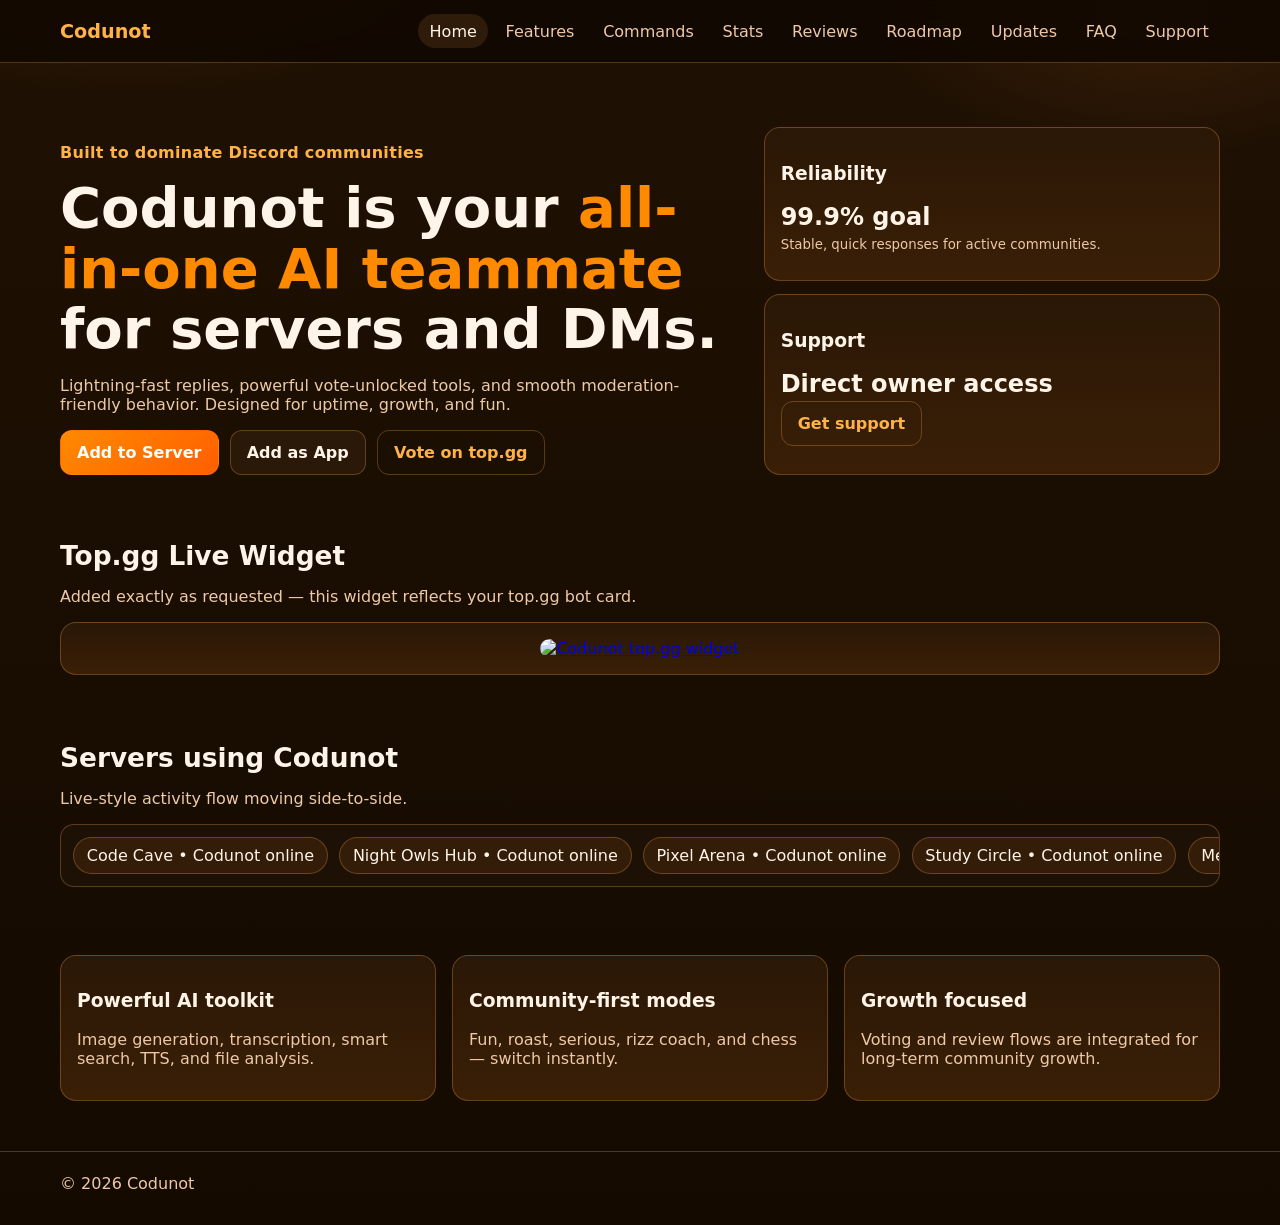
==== website/index.html @ 809e0d8e "Merge pull request #38 from MaggiCoder16/codex/create-website-for-bot-with-key-features Add top.gg w" ====
<!doctype html>
<html lang="en">
<head>
  <meta charset="UTF-8" />
  <meta name="viewport" content="width=device-width, initial-scale=1.0" />
  <title>Codunot — Next-Gen Discord AI</title>
  <meta name="description" content="Official Codunot website with invites, top.gg widget, live-style server activity, features, reviews, and support." />
  <link rel="stylesheet" href="styles.css" />
</head>
<body>
  <header class="nav-wrap">
    <nav class="nav container">
      <a class="brand" href="index.html">Codunot</a>
      <div class="links">
        <a class="active" href="index.html">Home</a>
        <a href="features.html">Features</a>
        <a href="commands.html">Commands</a>
        <a href="stats.html">Stats</a>
        <a href="reviews.html">Reviews</a>
        <a href="roadmap.html">Roadmap</a>
        <a href="changelog.html">Updates</a>
        <a href="faq.html">FAQ</a>
        <a href="support.html">Support</a>
      </div>
    </nav>
  </header>

  <main>
    <section class="hero container">
      <div>
        <p class="eyebrow">Built to dominate Discord communities</p>
        <h1>Codunot is your <span class="span-accent">all-in-one AI teammate</span> for servers and DMs.</h1>
        <p class="lead">Lightning-fast replies, powerful vote-unlocked tools, and smooth moderation-friendly behavior. Designed for uptime, growth, and fun.</p>
        <div class="cta-row">
          <a class="btn primary" href="https://discord.com/oauth2/authorize?client_id=1435987186502733878&permissions=277025643520&integration_type=0&scope=applications.commands+bot" target="_blank" rel="noopener">Add to Server</a>
          <a class="btn secondary" href="https://discord.com/oauth2/authorize?client_id=1435987186502733878&integration_type=1&scope=applications.commands" target="_blank" rel="noopener">Add as App</a>
          <a class="btn ghost" href="https://top.gg/bot/1435987186502733878/vote" target="_blank" rel="noopener">Vote on top.gg</a>
        </div>
      </div>
      <div class="hero-right">
        <article class="stat">
          <h3>Reliability</h3>
          <p>99.9% goal</p>
          <small class="muted">Stable, quick responses for active communities.</small>
        </article>
        <article class="stat">
          <h3>Support</h3>
          <p>Direct owner access</p>
          <a class="btn ghost" href="support.html">Get support</a>
        </article>
      </div>
    </section>

    <section class="container section">
      <h2>Top.gg Live Widget</h2>
      <p class="muted">Added exactly as requested — this widget reflects your top.gg bot card.</p>
      <div class="card widget-card">
        <a href="https://top.gg/bot/1435987186502733878" target="_blank" rel="noopener">
          <img src="https://top.gg/api/widget/1435987186502733878.svg" alt="Codunot top.gg widget" class="topgg-widget" />
        </a>
      </div>
    </section>

    <section class="container section">
      <h2>Servers using Codunot</h2>
      <p class="muted">Live-style activity flow moving side-to-side.</p>
      <div class="server-ticker"><div class="track" id="server-track"></div></div>
    </section>

    <section class="container section grid-3">
      <article class="tile"><h3>Powerful AI toolkit</h3><p class="muted">Image generation, transcription, smart search, TTS, and file analysis.</p></article>
      <article class="tile"><h3>Community-first modes</h3><p class="muted">Fun, roast, serious, rizz coach, and chess — switch instantly.</p></article>
      <article class="tile"><h3>Growth focused</h3><p class="muted">Voting and review flows are integrated for long-term community growth.</p></article>
    </section>
  </main>

  <footer class="footer"><div class="container">© <span id="year"></span> Codunot</div></footer>
  <script src="script.js"></script>
</body>
</html>
---- website/styles.css ----
:root {
  --bg-0: #140a00;
  --bg-1: #1f1103;
  --bg-2: #2d1703;
  --card: #2a1706;
  --card-2: #3a1f06;
  --text: #fff4e8;
  --muted: #eec9a8;
  --accent: #ff8a00;
  --accent-2: #ffb347;
  --line: rgba(255, 172, 77, 0.28);
  --ok: #8dff8d;
}
*{box-sizing:border-box}
html,body{margin:0;padding:0}
body{
  font-family: Inter, ui-sans-serif, system-ui, -apple-system, Segoe UI, Roboto, Arial;
  color:var(--text);
  background:
   radial-gradient(60rem 30rem at 10% -10%, #4a2909 0%, transparent 45%),
   radial-gradient(40rem 22rem at 90% 0%, #3a1e08 0%, transparent 45%),
   linear-gradient(180deg,var(--bg-1),var(--bg-0));
}
.container{width:min(1160px,92%);margin:auto}
.nav-wrap{position:sticky;top:0;z-index:20;background:rgba(16,8,2,.85);backdrop-filter: blur(10px);border-bottom:1px solid var(--line)}
.nav{display:flex;align-items:center;justify-content:space-between;padding:.9rem 0;gap:1rem}
.brand{font-weight:900;color:var(--accent-2);text-decoration:none;font-size:1.2rem}
.links{display:flex;flex-wrap:wrap;gap:.4rem}
.links a{color:var(--muted);text-decoration:none;padding:.45rem .7rem;border-radius:999px}
.links a:hover,.links .active{color:var(--text);background:#2e1b09}
.hero{display:grid;grid-template-columns:1.2fr .8fr;gap:1.2rem;padding:4rem 0 2rem}
.eyebrow{color:var(--accent-2);font-weight:700;letter-spacing:.02em}
h1{font-size:clamp(2rem,4.6vw,3.5rem);line-height:1.08;margin:.35rem 0 .8rem}
.lead{color:var(--muted);max-width:66ch}
.span-accent{color:var(--accent)}
.cta-row{display:flex;flex-wrap:wrap;gap:.7rem;margin-top:1rem}
.btn{display:inline-block;text-decoration:none;border-radius:12px;font-weight:800;padding:.75rem 1rem;border:1px solid transparent}
.btn.primary{background:linear-gradient(140deg,var(--accent),#ff5e00);color:#fff}
.btn.secondary{border-color:var(--line);color:var(--text);background:#2a1808}
.btn.ghost{border-color:var(--line);color:var(--accent-2)}
.card,.tile,.stat{background:linear-gradient(180deg,var(--card),var(--card-2));border:1px solid var(--line);border-radius:16px;padding:1rem}
.hero-right{display:grid;gap:.8rem}
.stat p{font-size:1.5rem;font-weight:900;margin:.2rem 0}
.section{padding:2.1rem 0}
.section h2{font-size:1.65rem;margin:0 0 .5rem}
.muted{color:var(--muted)}
.grid-2{display:grid;grid-template-columns:repeat(2,minmax(0,1fr));gap:1rem}
.grid-3{display:grid;grid-template-columns:repeat(3,minmax(0,1fr));gap:1rem}
.feature-list li{margin:.4rem 0}
.server-ticker{overflow:hidden;border:1px solid var(--line);border-radius:14px;background:#1d1106}
.track{display:flex;gap:.7rem;width:max-content;padding:.75rem;animation:scroll 24s linear infinite}
.server-pill{padding:.5rem .8rem;border-radius:999px;background:#341d08;border:1px solid var(--line);white-space:nowrap}
@keyframes scroll{from{transform:translateX(0)}to{transform:translateX(-50%)}}
.kpi{display:flex;align-items:center;justify-content:space-between;gap:1rem}
.kpi strong{font-size:1.3rem}
.badge-ok{color:#051a05;background:var(--ok);font-weight:800;border-radius:999px;padding:.2rem .55rem}
blockquote{margin:.4rem 0;padding:.5rem .8rem;border-left:3px solid var(--accent);color:var(--muted)}
.footer{padding:1.4rem 0 2rem;border-top:1px solid var(--line);margin-top:1rem;color:var(--muted)}
.table{width:100%;border-collapse:collapse;margin-top:.5rem}
.table th,.table td{border:1px solid var(--line);padding:.6rem;text-align:left}
.table th{background:#2a1908}
.faq details{border:1px solid var(--line);border-radius:12px;padding:.8rem 1rem;background:#251507;margin:.6rem 0}
.faq summary{cursor:pointer;font-weight:700}
.notice{border-left:4px solid var(--accent);padding:.6rem .8rem;background:#2a1807;border-radius:8px}
@media(max-width:980px){
  .hero,.grid-2,.grid-3{grid-template-columns:1fr}
}

.widget-card{display:flex;justify-content:center;align-items:center}
.topgg-widget{width:min(100%,540px);height:auto;display:block;border-radius:12px}
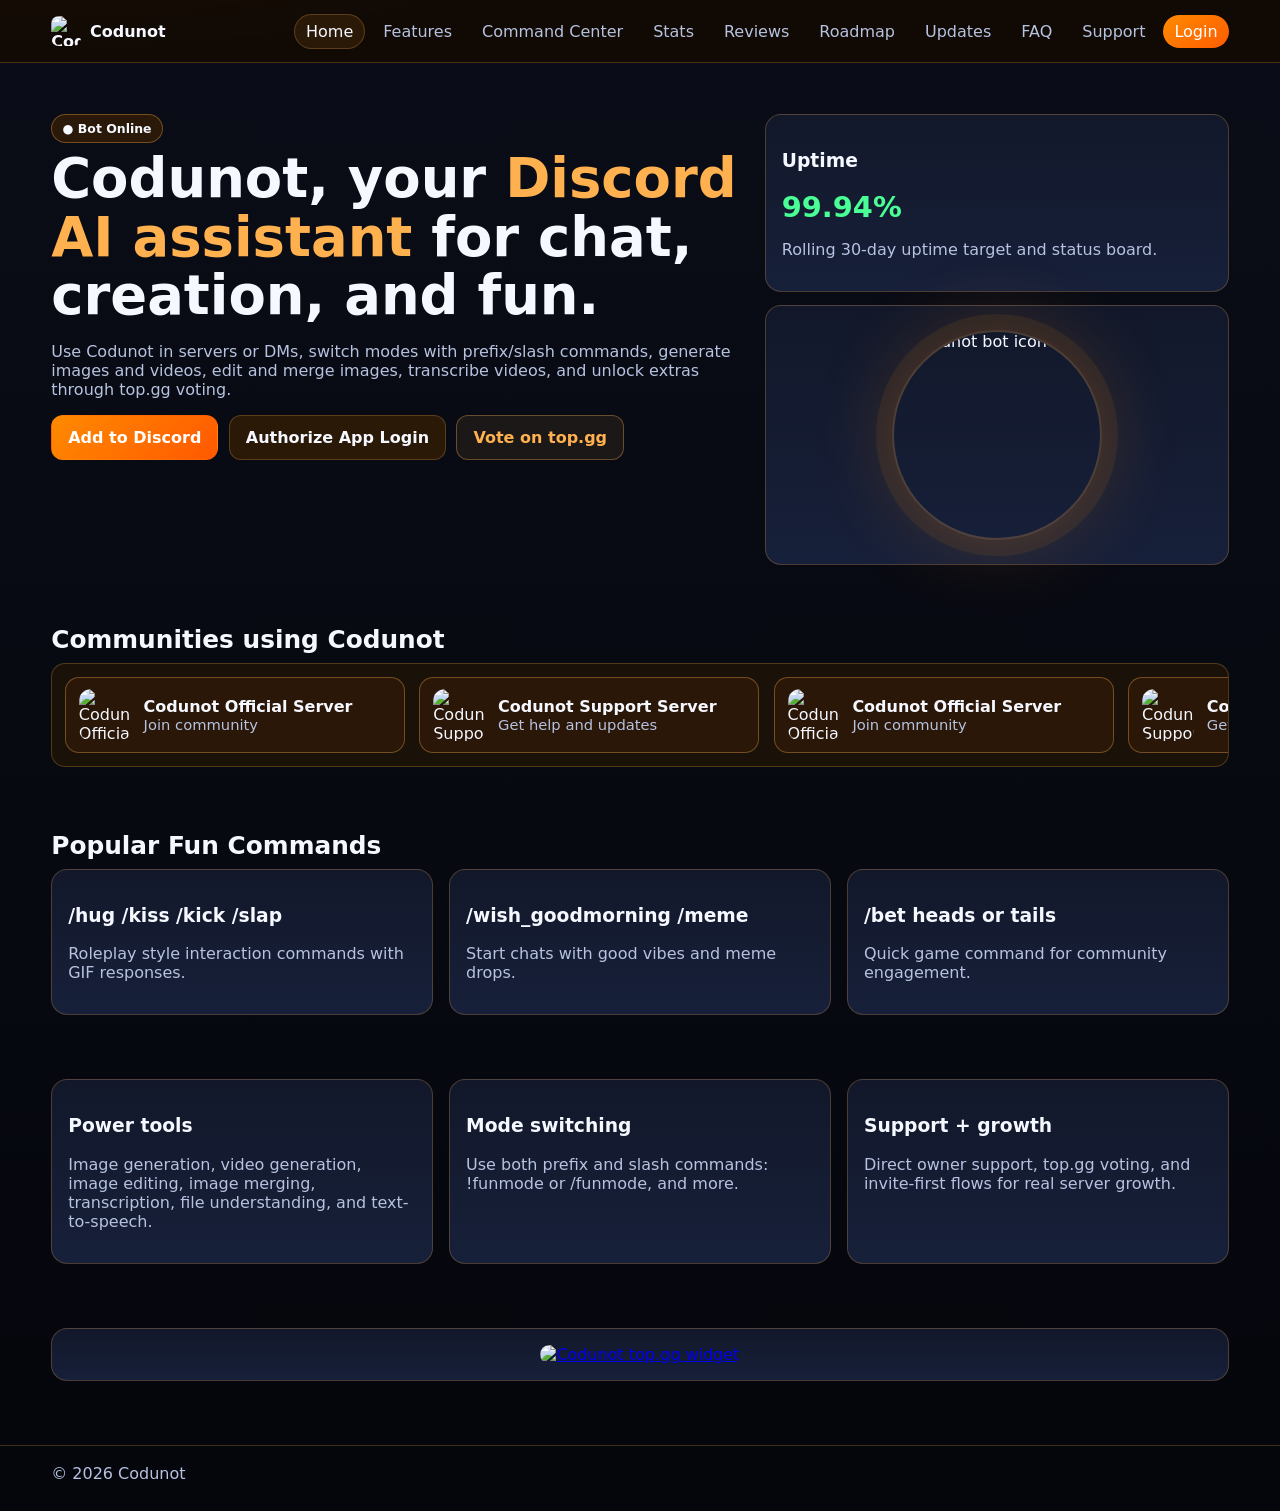
==== commit c5d2964a: "Polish orange theme and replace community rail copy with real invite links" ====
--- a/website/index.html
+++ b/website/index.html
@@ -3,24 +3,28 @@
 <head>
   <meta charset="UTF-8" />
   <meta name="viewport" content="width=device-width, initial-scale=1.0" />
-  <title>Codunot — Next-Gen Discord AI</title>
-  <meta name="description" content="Official Codunot website with invites, top.gg widget, live-style server activity, features, reviews, and support." />
+  <title>Codunot — Discord AI With Style</title>
+  <meta name="description" content="Codunot official website: uptime, communities, add to server, app login, features, and commands." />
   <link rel="stylesheet" href="styles.css" />
 </head>
 <body>
   <header class="nav-wrap">
     <nav class="nav container">
-      <a class="brand" href="index.html">Codunot</a>
+      <a class="brand" href="index.html">
+        <img src="https://cdn.top.gg/icons/799571124189618176/041c2d0d7f2919cb19e56f2e1f8a0d79e7dc9940f870adf07feab99dd3ce0a04.webp" alt="Codunot logo" />
+        Codunot
+      </a>
       <div class="links">
         <a class="active" href="index.html">Home</a>
         <a href="features.html">Features</a>
-        <a href="commands.html">Commands</a>
+        <a href="commands.html">Command Center</a>
         <a href="stats.html">Stats</a>
         <a href="reviews.html">Reviews</a>
         <a href="roadmap.html">Roadmap</a>
         <a href="changelog.html">Updates</a>
         <a href="faq.html">FAQ</a>
         <a href="support.html">Support</a>
+        <a class="login-btn" href="https://discord.com/oauth2/authorize?client_id=1435987186502733878&integration_type=1&scope=applications.commands" target="_blank" rel="noopener">Login</a>
       </div>
     </nav>
   </header>
@@ -28,49 +32,56 @@
   <main>
     <section class="hero container">
       <div>
-        <p class="eyebrow">Built to dominate Discord communities</p>
-        <h1>Codunot is your <span class="span-accent">all-in-one AI teammate</span> for servers and DMs.</h1>
-        <p class="lead">Lightning-fast replies, powerful vote-unlocked tools, and smooth moderation-friendly behavior. Designed for uptime, growth, and fun.</p>
+        <span class="pill">● Bot Online</span>
+        <h1>Codunot, your <span class="span-accent">Discord AI assistant</span> for chat, creation, and fun.</h1>
+        <p class="lead">Use Codunot in servers or DMs, switch modes with prefix/slash commands, generate images and videos, edit and merge images, transcribe videos, and unlock extras through top.gg voting.</p>
         <div class="cta-row">
-          <a class="btn primary" href="https://discord.com/oauth2/authorize?client_id=1435987186502733878&permissions=277025643520&integration_type=0&scope=applications.commands+bot" target="_blank" rel="noopener">Add to Server</a>
-          <a class="btn secondary" href="https://discord.com/oauth2/authorize?client_id=1435987186502733878&integration_type=1&scope=applications.commands" target="_blank" rel="noopener">Add as App</a>
+          <a class="btn primary" href="https://discord.com/oauth2/authorize?client_id=1435987186502733878&permissions=277025643520&integration_type=0&scope=applications.commands+bot" target="_blank" rel="noopener">Add to Discord</a>
+          <a class="btn secondary" href="https://discord.com/oauth2/authorize?client_id=1435987186502733878&integration_type=1&scope=applications.commands" target="_blank" rel="noopener">Authorize App Login</a>
           <a class="btn ghost" href="https://top.gg/bot/1435987186502733878/vote" target="_blank" rel="noopener">Vote on top.gg</a>
         </div>
       </div>
-      <div class="hero-right">
-        <article class="stat">
-          <h3>Reliability</h3>
-          <p>99.9% goal</p>
-          <small class="muted">Stable, quick responses for active communities.</small>
+      <div class="hero-side">
+        <article class="hero-card">
+          <h3>Uptime</h3>
+          <div class="uptime">99.94%</div>
+          <p class="muted">Rolling 30-day uptime target and status board.</p>
         </article>
-        <article class="stat">
-          <h3>Support</h3>
-          <p>Direct owner access</p>
-          <a class="btn ghost" href="support.html">Get support</a>
+        <article class="hero-card bot-image-wrap">
+          <img src="https://cdn.top.gg/icons/799571124189618176/041c2d0d7f2919cb19e56f2e1f8a0d79e7dc9940f870adf07feab99dd3ce0a04.webp" alt="Codunot bot icon" />
         </article>
       </div>
     </section>
 
     <section class="container section">
-      <h2>Top.gg Live Widget</h2>
-      <p class="muted">Added exactly as requested — this widget reflects your top.gg bot card.</p>
-      <div class="card widget-card">
+      <h2>Communities using Codunot</h2>
+      
+      <div class="community-wrap">
+        <div class="community-track" id="community-track"></div>
+      </div>
+    </section>
+
+    <section class="container section">
+      <h2>Popular Fun Commands</h2>
+      <div class="grid-3">
+        <article class="tile"><h3>/hug /kiss /kick /slap</h3><p class="muted">Roleplay style interaction commands with GIF responses.</p></article>
+        <article class="tile"><h3>/wish_goodmorning /meme</h3><p class="muted">Start chats with good vibes and meme drops.</p></article>
+        <article class="tile"><h3>/bet heads or tails</h3><p class="muted">Quick game command for community engagement.</p></article>
+      </div>
+    </section>
+
+    <section class="container section grid-3">
+      <article class="tile"><h3>Power tools</h3><p class="muted">Image generation, video generation, image editing, image merging, transcription, file understanding, and text-to-speech.</p></article>
+      <article class="tile"><h3>Mode switching</h3><p class="muted">Use both prefix and slash commands: !funmode or /funmode, and more.</p></article>
+      <article class="tile"><h3>Support + growth</h3><p class="muted">Direct owner support, top.gg voting, and invite-first flows for real server growth.</p></article>
+    </section>
+
+    <section class="container section">
+      <div class="card widget">
         <a href="https://top.gg/bot/1435987186502733878" target="_blank" rel="noopener">
           <img src="https://top.gg/api/widget/1435987186502733878.svg" alt="Codunot top.gg widget" class="topgg-widget" />
         </a>
       </div>
-    </section>
-
-    <section class="container section">
-      <h2>Servers using Codunot</h2>
-      <p class="muted">Live-style activity flow moving side-to-side.</p>
-      <div class="server-ticker"><div class="track" id="server-track"></div></div>
-    </section>
-
-    <section class="container section grid-3">
-      <article class="tile"><h3>Powerful AI toolkit</h3><p class="muted">Image generation, transcription, smart search, TTS, and file analysis.</p></article>
-      <article class="tile"><h3>Community-first modes</h3><p class="muted">Fun, roast, serious, rizz coach, and chess — switch instantly.</p></article>
-      <article class="tile"><h3>Growth focused</h3><p class="muted">Voting and review flows are integrated for long-term community growth.</p></article>
     </section>
   </main>
 
--- a/website/styles.css
+++ b/website/styles.css
@@ -1,70 +1,123 @@
 :root {
-  --bg-0: #140a00;
-  --bg-1: #1f1103;
-  --bg-2: #2d1703;
-  --card: #2a1706;
-  --card-2: #3a1f06;
-  --text: #fff4e8;
-  --muted: #eec9a8;
-  --accent: #ff8a00;
-  --accent-2: #ffb347;
-  --line: rgba(255, 172, 77, 0.28);
-  --ok: #8dff8d;
+  --bg: #05060c;
+  --bg-soft: #0a0d17;
+  --surface: #12182a;
+  --surface-2: #17203a;
+  --text: #f6f8ff;
+  --muted: #b6c2df;
+  --orange: #ff8a00;
+  --orange-2: #ffb14f;
+  --line: rgba(255, 177, 79, .24);
+  --ok: #4aff95;
 }
-*{box-sizing:border-box}
-html,body{margin:0;padding:0}
-body{
-  font-family: Inter, ui-sans-serif, system-ui, -apple-system, Segoe UI, Roboto, Arial;
-  color:var(--text);
+* { box-sizing: border-box; }
+html, body { margin: 0; padding: 0; }
+body {
+  color: var(--text);
+  font-family: Inter, system-ui, -apple-system, Segoe UI, Roboto, Arial, sans-serif;
   background:
-   radial-gradient(60rem 30rem at 10% -10%, #4a2909 0%, transparent 45%),
-   radial-gradient(40rem 22rem at 90% 0%, #3a1e08 0%, transparent 45%),
-   linear-gradient(180deg,var(--bg-1),var(--bg-0));
+    radial-gradient(70rem 25rem at 8% -10%, rgba(255, 138, 0, .28), transparent 50%),
+    radial-gradient(50rem 20rem at 90% -10%, rgba(255, 177, 79, .15), transparent 45%),
+    linear-gradient(180deg, var(--bg-soft), var(--bg));
 }
-.container{width:min(1160px,92%);margin:auto}
-.nav-wrap{position:sticky;top:0;z-index:20;background:rgba(16,8,2,.85);backdrop-filter: blur(10px);border-bottom:1px solid var(--line)}
-.nav{display:flex;align-items:center;justify-content:space-between;padding:.9rem 0;gap:1rem}
-.brand{font-weight:900;color:var(--accent-2);text-decoration:none;font-size:1.2rem}
-.links{display:flex;flex-wrap:wrap;gap:.4rem}
-.links a{color:var(--muted);text-decoration:none;padding:.45rem .7rem;border-radius:999px}
-.links a:hover,.links .active{color:var(--text);background:#2e1b09}
-.hero{display:grid;grid-template-columns:1.2fr .8fr;gap:1.2rem;padding:4rem 0 2rem}
-.eyebrow{color:var(--accent-2);font-weight:700;letter-spacing:.02em}
-h1{font-size:clamp(2rem,4.6vw,3.5rem);line-height:1.08;margin:.35rem 0 .8rem}
-.lead{color:var(--muted);max-width:66ch}
-.span-accent{color:var(--accent)}
-.cta-row{display:flex;flex-wrap:wrap;gap:.7rem;margin-top:1rem}
-.btn{display:inline-block;text-decoration:none;border-radius:12px;font-weight:800;padding:.75rem 1rem;border:1px solid transparent}
-.btn.primary{background:linear-gradient(140deg,var(--accent),#ff5e00);color:#fff}
-.btn.secondary{border-color:var(--line);color:var(--text);background:#2a1808}
-.btn.ghost{border-color:var(--line);color:var(--accent-2)}
-.card,.tile,.stat{background:linear-gradient(180deg,var(--card),var(--card-2));border:1px solid var(--line);border-radius:16px;padding:1rem}
-.hero-right{display:grid;gap:.8rem}
-.stat p{font-size:1.5rem;font-weight:900;margin:.2rem 0}
-.section{padding:2.1rem 0}
-.section h2{font-size:1.65rem;margin:0 0 .5rem}
-.muted{color:var(--muted)}
-.grid-2{display:grid;grid-template-columns:repeat(2,minmax(0,1fr));gap:1rem}
-.grid-3{display:grid;grid-template-columns:repeat(3,minmax(0,1fr));gap:1rem}
-.feature-list li{margin:.4rem 0}
-.server-ticker{overflow:hidden;border:1px solid var(--line);border-radius:14px;background:#1d1106}
-.track{display:flex;gap:.7rem;width:max-content;padding:.75rem;animation:scroll 24s linear infinite}
-.server-pill{padding:.5rem .8rem;border-radius:999px;background:#341d08;border:1px solid var(--line);white-space:nowrap}
-@keyframes scroll{from{transform:translateX(0)}to{transform:translateX(-50%)}}
-.kpi{display:flex;align-items:center;justify-content:space-between;gap:1rem}
-.kpi strong{font-size:1.3rem}
-.badge-ok{color:#051a05;background:var(--ok);font-weight:800;border-radius:999px;padding:.2rem .55rem}
-blockquote{margin:.4rem 0;padding:.5rem .8rem;border-left:3px solid var(--accent);color:var(--muted)}
-.footer{padding:1.4rem 0 2rem;border-top:1px solid var(--line);margin-top:1rem;color:var(--muted)}
-.table{width:100%;border-collapse:collapse;margin-top:.5rem}
-.table th,.table td{border:1px solid var(--line);padding:.6rem;text-align:left}
-.table th{background:#2a1908}
-.faq details{border:1px solid var(--line);border-radius:12px;padding:.8rem 1rem;background:#251507;margin:.6rem 0}
-.faq summary{cursor:pointer;font-weight:700}
-.notice{border-left:4px solid var(--accent);padding:.6rem .8rem;background:#2a1807;border-radius:8px}
-@media(max-width:980px){
-  .hero,.grid-2,.grid-3{grid-template-columns:1fr}
+.container { width: min(1180px, 92%); margin: auto; }
+
+.nav-wrap {
+  position: sticky;
+  top: 0;
+  z-index: 50;
+  border-bottom: 1px solid var(--line);
+  backdrop-filter: blur(12px);
+  background: rgba(20, 10, 2, .84);
+}
+.nav { display: flex; justify-content: space-between; align-items: center; gap: 1rem; padding: .85rem 0; }
+.brand { color: var(--text); text-decoration: none; font-weight: 900; display: flex; gap: .55rem; align-items: center; }
+.brand img { width: 30px; height: 30px; border-radius: 8px; }
+.links { display: flex; flex-wrap: wrap; gap: .35rem; align-items: center; }
+.links a { color: var(--muted); text-decoration: none; border: 1px solid transparent; padding: .44rem .7rem; border-radius: 999px; }
+.links a:hover, .links .active { color: var(--text); background: #2b1908; border-color: var(--line); }
+.login-btn { background: linear-gradient(140deg, #ff8a00, #ff5c00); color: white !important; border: none !important; }
+
+.hero { display: grid; grid-template-columns: 1.2fr .8fr; gap: 1.1rem; padding: 3.2rem 0 1.8rem; }
+.pill {
+  display: inline-flex; align-items: center; gap: .45rem;
+  padding: .35rem .65rem; border-radius: 999px;
+  font-size: .78rem; font-weight: 700;
+  border: 1px solid rgba(255, 177, 79, .35); background: #2a1908;
+}
+h1 { font-size: clamp(2rem, 4.5vw, 3.4rem); margin: .45rem 0 .7rem; line-height: 1.08; }
+.span-accent { color: var(--orange-2); }
+.lead { color: var(--muted); max-width: 68ch; }
+.cta-row { display: flex; flex-wrap: wrap; gap: .65rem; margin-top: 1rem; }
+.btn {
+  border-radius: 12px; text-decoration: none; font-weight: 800;
+  padding: .75rem 1rem; display: inline-flex; align-items: center; gap: .45rem;
+  border: 1px solid transparent;
+}
+.btn.primary { color: white; background: linear-gradient(135deg, var(--orange), #ff5800); }
+.btn.secondary { color: var(--text); background: #2b1908; border-color: var(--line); }
+.btn.ghost { color: var(--orange-2); border-color: rgba(255, 177, 79, .35); background: rgba(255, 177, 79, .08); }
+
+.hero-card, .card, .tile {
+  border-radius: 16px;
+  border: 1px solid var(--line);
+  background: linear-gradient(180deg, var(--surface), var(--surface-2));
+  padding: 1rem;
+}
+.hero-side { display: grid; gap: .8rem; }
+.hero-side .uptime { font-size: 1.8rem; font-weight: 900; color: var(--ok); margin: .2rem 0; }
+.bot-image-wrap { display: grid; place-items: center; min-height: 260px; }
+.bot-image-wrap img {
+  width: 210px; height: 210px; border-radius: 50%; border: 2px solid var(--line);
+  box-shadow: 0 0 0 16px rgba(255,138,0,.08), 0 0 80px rgba(255,138,0,.22);
 }
 
-.widget-card{display:flex;justify-content:center;align-items:center}
-.topgg-widget{width:min(100%,540px);height:auto;display:block;border-radius:12px}
+.section { padding: 2rem 0; }
+.section h2 { margin: 0 0 .55rem; font-size: 1.55rem; }
+.muted { color: var(--muted); }
+.grid-2 { display: grid; grid-template-columns: repeat(2, minmax(0, 1fr)); gap: 1rem; }
+.grid-3 { display: grid; grid-template-columns: repeat(3, minmax(0, 1fr)); gap: 1rem; }
+
+.widget { display: flex; justify-content: center; }
+.topgg-widget { max-width: 560px; width: 100%; height: auto; border-radius: 12px; }
+
+.community-wrap {
+  overflow: hidden; border: 1px solid var(--line); border-radius: 14px;
+  background: #1a1208; padding: .8rem 0;
+}
+.community-track {
+  display: flex; gap: .9rem; width: max-content; padding: 0 .8rem;
+  animation: marquee 35s linear infinite;
+}
+.community-wrap:hover .community-track { animation-play-state: paused; }
+.community-card {
+  display: flex; align-items: center; gap: .8rem;
+  min-width: 340px; text-decoration: none; color: var(--text);
+  background: #2a1708; border: 1px solid rgba(255, 177, 79, .35);
+  border-radius: 14px; padding: .7rem .8rem;
+  transition: transform .2s ease, box-shadow .2s ease, border-color .2s ease;
+}
+.community-card:hover {
+  transform: scale(1.06);
+  border-color: rgba(255, 177, 79, .65);
+  box-shadow: 0 8px 24px rgba(0,0,0,.35);
+}
+.community-card img { width: 52px; height: 52px; border-radius: 12px; object-fit: cover; }
+.community-name { font-weight: 800; }
+.community-members { color: var(--muted); font-size: .92rem; }
+@keyframes marquee { from { transform: translateX(0); } to { transform: translateX(-50%); } }
+
+.table { width: 100%; border-collapse: collapse; margin-top: .65rem; }
+.table th, .table td { border: 1px solid var(--line); text-align: left; padding: .7rem; vertical-align: top; }
+.table th { background: #2a1708; }
+
+.faq details { border: 1px solid var(--line); background: #221407; border-radius: 12px; padding: .85rem 1rem; margin-bottom: .7rem; }
+.faq summary { cursor: pointer; font-weight: 700; }
+.notice { border-left: 4px solid var(--orange); padding: .65rem .85rem; background: #211507; border-radius: 10px; }
+
+.footer { margin-top: 2rem; border-top: 1px solid var(--line); color: var(--muted); padding: 1.1rem 0 1.8rem; }
+
+@media (max-width: 980px) {
+  .hero, .grid-2, .grid-3 { grid-template-columns: 1fr; }
+  .community-card { min-width: 290px; }
+}
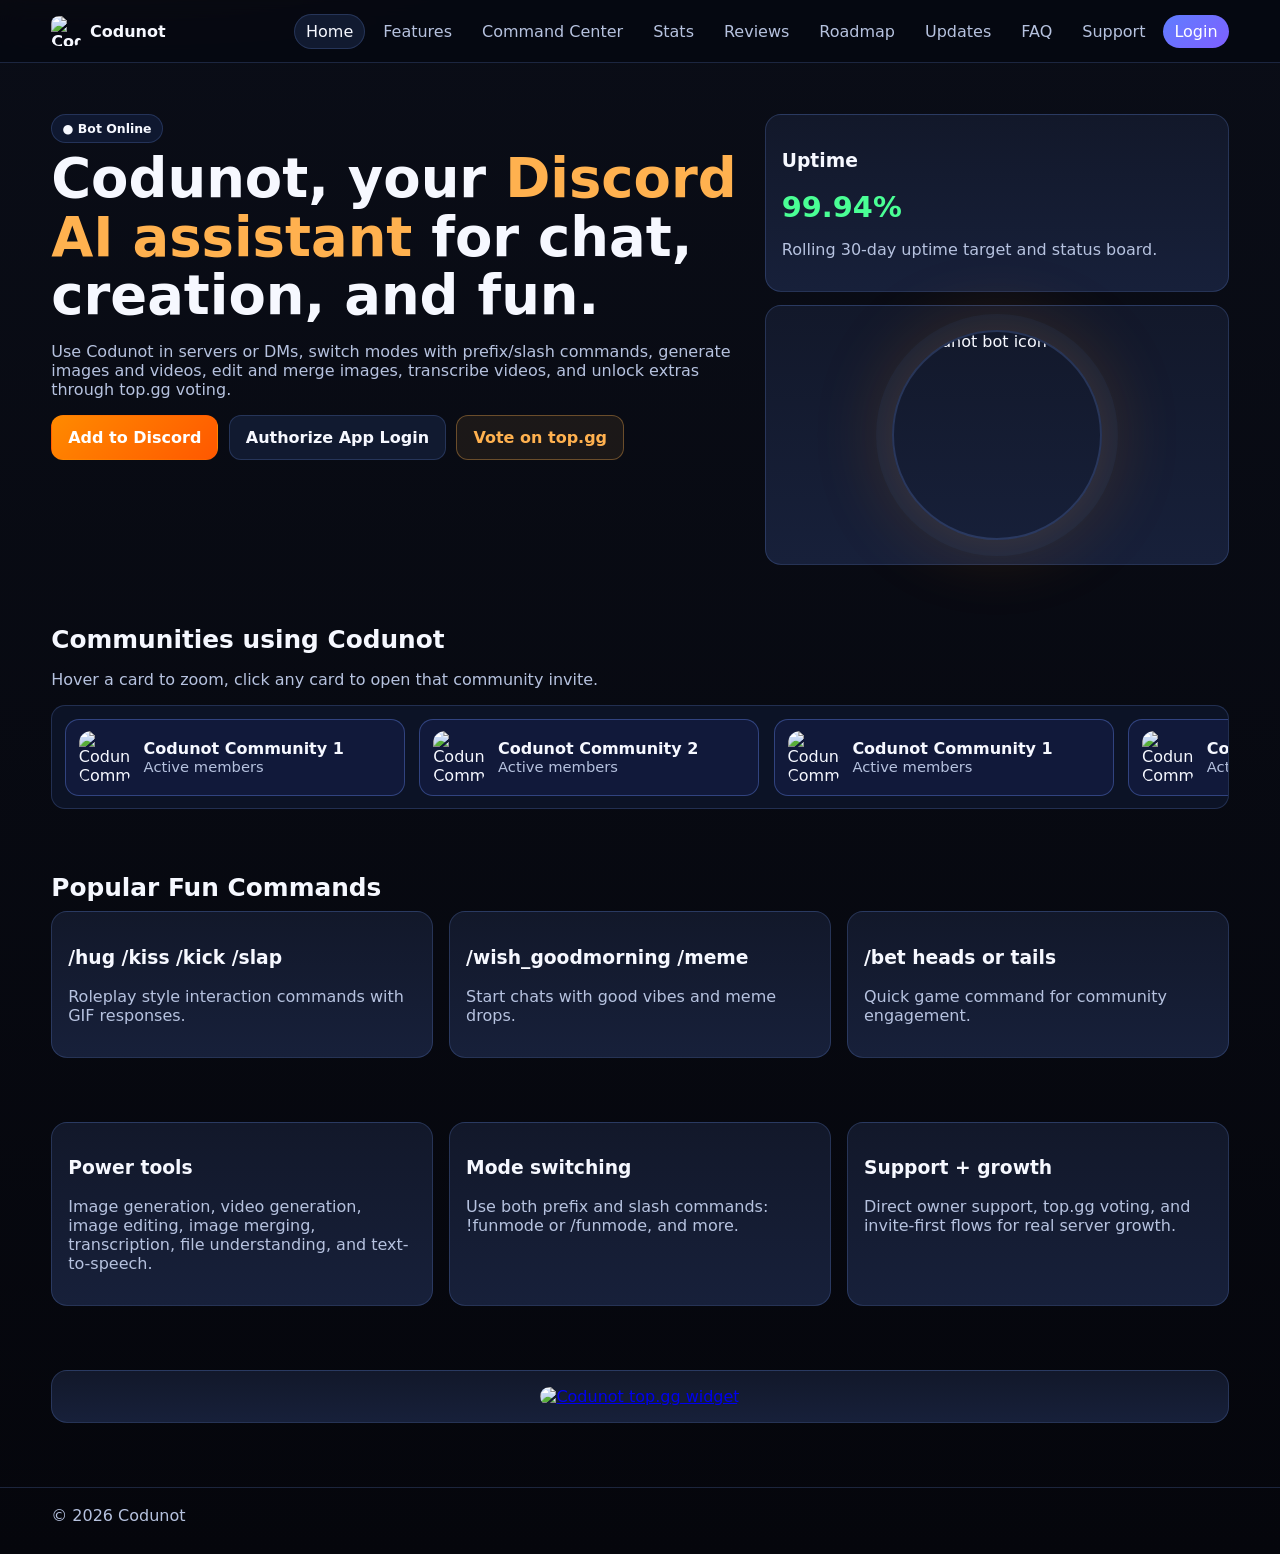
==== commit 7aae8b53: "Merge pull request #39 from MaggiCoder16/codex/create-website-for-bot-with-key-features Website reva" ====
--- a/website/index.html
+++ b/website/index.html
@@ -55,7 +55,7 @@
 
     <section class="container section">
       <h2>Communities using Codunot</h2>
-      
+      <p class="muted">Hover a card to zoom, click any card to open that community invite.</p>
       <div class="community-wrap">
         <div class="community-track" id="community-track"></div>
       </div>
--- a/website/styles.css
+++ b/website/styles.css
@@ -7,7 +7,8 @@
   --muted: #b6c2df;
   --orange: #ff8a00;
   --orange-2: #ffb14f;
-  --line: rgba(255, 177, 79, .24);
+  --blue: #4ea3ff;
+  --line: rgba(120, 160, 255, .2);
   --ok: #4aff95;
 }
 * { box-sizing: border-box; }
@@ -17,7 +18,7 @@
   font-family: Inter, system-ui, -apple-system, Segoe UI, Roboto, Arial, sans-serif;
   background:
     radial-gradient(70rem 25rem at 8% -10%, rgba(255, 138, 0, .28), transparent 50%),
-    radial-gradient(50rem 20rem at 90% -10%, rgba(255, 177, 79, .15), transparent 45%),
+    radial-gradient(50rem 20rem at 90% -10%, rgba(78, 163, 255, .25), transparent 45%),
     linear-gradient(180deg, var(--bg-soft), var(--bg));
 }
 .container { width: min(1180px, 92%); margin: auto; }
@@ -28,22 +29,22 @@
   z-index: 50;
   border-bottom: 1px solid var(--line);
   backdrop-filter: blur(12px);
-  background: rgba(20, 10, 2, .84);
+  background: rgba(5, 8, 16, .82);
 }
 .nav { display: flex; justify-content: space-between; align-items: center; gap: 1rem; padding: .85rem 0; }
 .brand { color: var(--text); text-decoration: none; font-weight: 900; display: flex; gap: .55rem; align-items: center; }
 .brand img { width: 30px; height: 30px; border-radius: 8px; }
 .links { display: flex; flex-wrap: wrap; gap: .35rem; align-items: center; }
 .links a { color: var(--muted); text-decoration: none; border: 1px solid transparent; padding: .44rem .7rem; border-radius: 999px; }
-.links a:hover, .links .active { color: var(--text); background: #2b1908; border-color: var(--line); }
-.login-btn { background: linear-gradient(140deg, #ff8a00, #ff5c00); color: white !important; border: none !important; }
+.links a:hover, .links .active { color: var(--text); background: #111a30; border-color: var(--line); }
+.login-btn { background: linear-gradient(140deg, #5f7dff, #7f5fff); color: white !important; border: none !important; }
 
 .hero { display: grid; grid-template-columns: 1.2fr .8fr; gap: 1.1rem; padding: 3.2rem 0 1.8rem; }
 .pill {
   display: inline-flex; align-items: center; gap: .45rem;
   padding: .35rem .65rem; border-radius: 999px;
   font-size: .78rem; font-weight: 700;
-  border: 1px solid rgba(255, 177, 79, .35); background: #2a1908;
+  border: 1px solid var(--line); background: #0f1830;
 }
 h1 { font-size: clamp(2rem, 4.5vw, 3.4rem); margin: .45rem 0 .7rem; line-height: 1.08; }
 .span-accent { color: var(--orange-2); }
@@ -55,7 +56,7 @@
   border: 1px solid transparent;
 }
 .btn.primary { color: white; background: linear-gradient(135deg, var(--orange), #ff5800); }
-.btn.secondary { color: var(--text); background: #2b1908; border-color: var(--line); }
+.btn.secondary { color: var(--text); background: #111a30; border-color: var(--line); }
 .btn.ghost { color: var(--orange-2); border-color: rgba(255, 177, 79, .35); background: rgba(255, 177, 79, .08); }
 
 .hero-card, .card, .tile {
@@ -69,7 +70,7 @@
 .bot-image-wrap { display: grid; place-items: center; min-height: 260px; }
 .bot-image-wrap img {
   width: 210px; height: 210px; border-radius: 50%; border: 2px solid var(--line);
-  box-shadow: 0 0 0 16px rgba(255,138,0,.08), 0 0 80px rgba(255,138,0,.22);
+  box-shadow: 0 0 0 16px rgba(78,163,255,.05), 0 0 80px rgba(255,138,0,.22);
 }
 
 .section { padding: 2rem 0; }
@@ -83,7 +84,7 @@
 
 .community-wrap {
   overflow: hidden; border: 1px solid var(--line); border-radius: 14px;
-  background: #1a1208; padding: .8rem 0;
+  background: #0c1326; padding: .8rem 0;
 }
 .community-track {
   display: flex; gap: .9rem; width: max-content; padding: 0 .8rem;
@@ -93,7 +94,7 @@
 .community-card {
   display: flex; align-items: center; gap: .8rem;
   min-width: 340px; text-decoration: none; color: var(--text);
-  background: #2a1708; border: 1px solid rgba(255, 177, 79, .35);
+  background: #11193a; border: 1px solid rgba(109, 146, 255, .35);
   border-radius: 14px; padding: .7rem .8rem;
   transition: transform .2s ease, box-shadow .2s ease, border-color .2s ease;
 }
@@ -109,9 +110,9 @@
 
 .table { width: 100%; border-collapse: collapse; margin-top: .65rem; }
 .table th, .table td { border: 1px solid var(--line); text-align: left; padding: .7rem; vertical-align: top; }
-.table th { background: #2a1708; }
+.table th { background: #11193a; }
 
-.faq details { border: 1px solid var(--line); background: #221407; border-radius: 12px; padding: .85rem 1rem; margin-bottom: .7rem; }
+.faq details { border: 1px solid var(--line); background: #0f1730; border-radius: 12px; padding: .85rem 1rem; margin-bottom: .7rem; }
 .faq summary { cursor: pointer; font-weight: 700; }
 .notice { border-left: 4px solid var(--orange); padding: .65rem .85rem; background: #211507; border-radius: 10px; }
 
